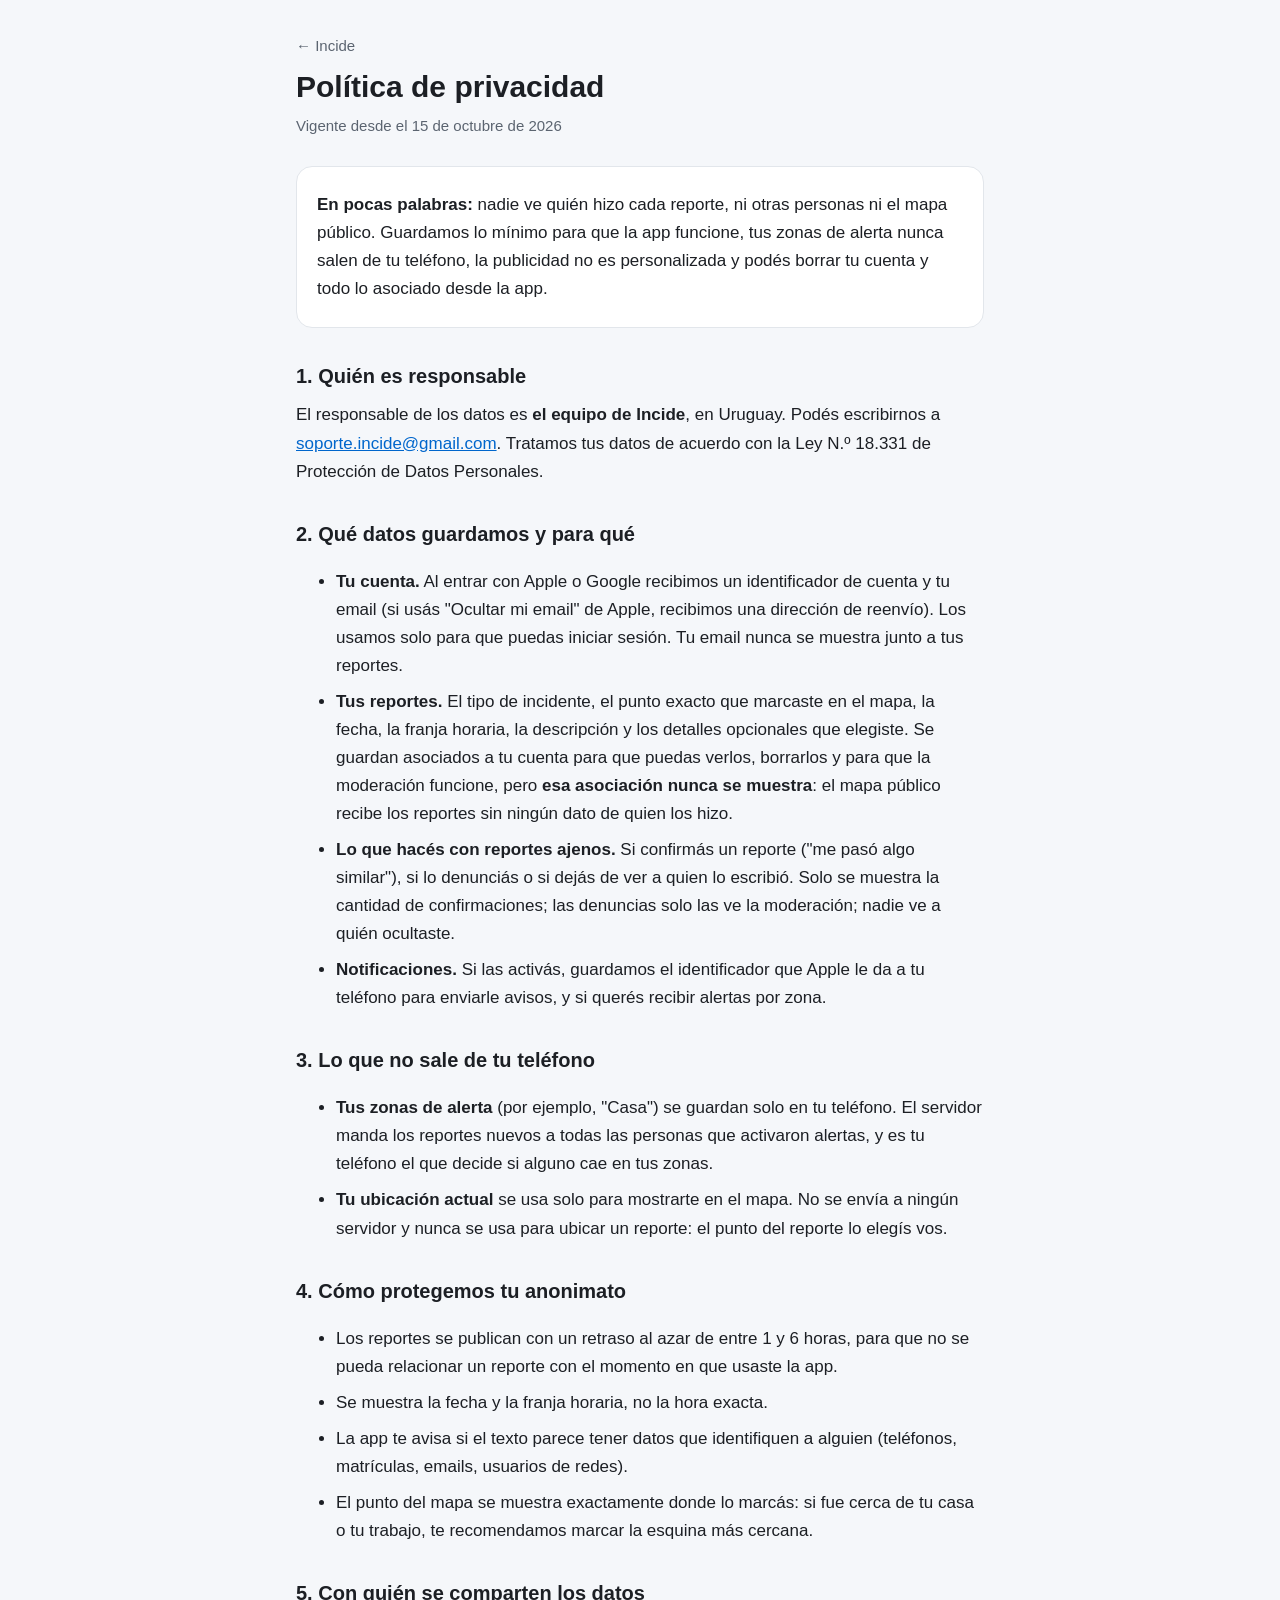
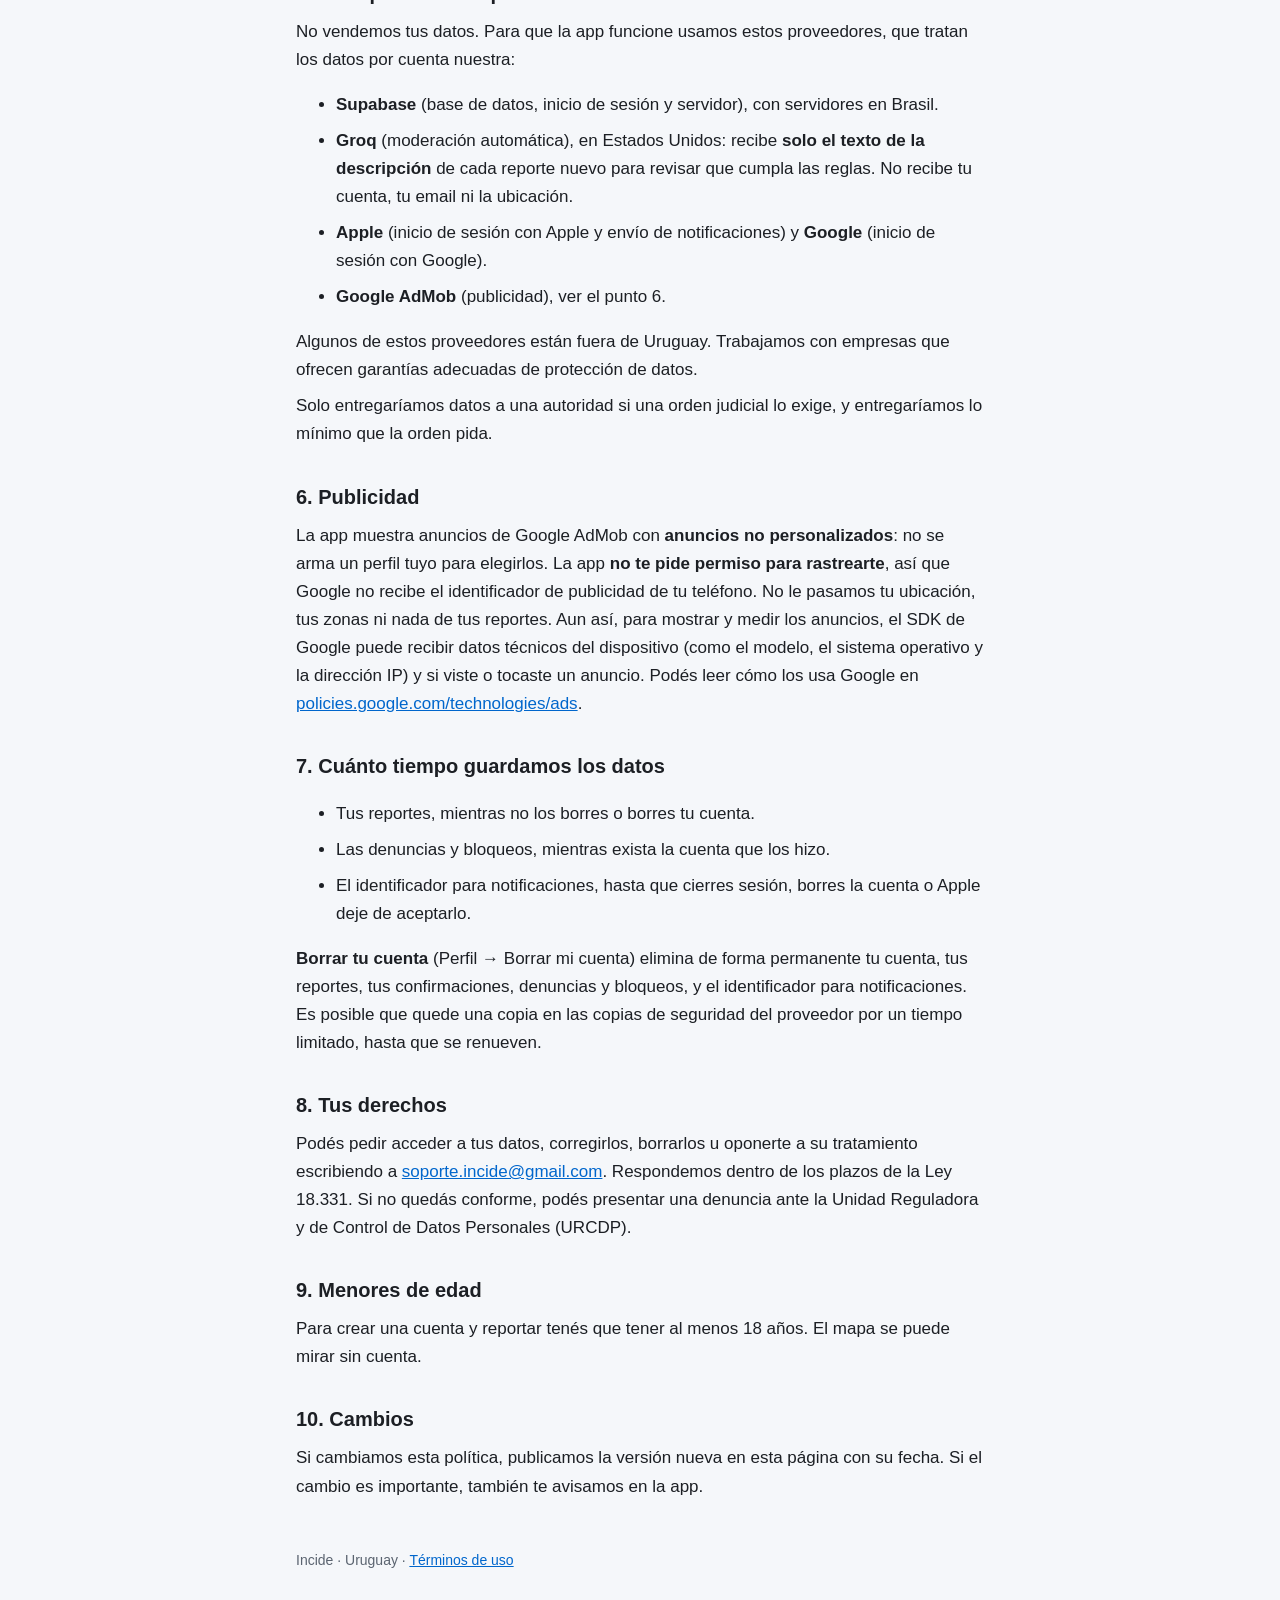
==== privacidad.html @ 4ef8f98d "Páginas de soporte, privacidad y términos" ====
<!doctype html>
<html lang="es-UY">
<head>
  <meta charset="utf-8">
  <meta name="viewport" content="width=device-width, initial-scale=1">
  <title>Incide · Política de privacidad</title>
  <link rel="stylesheet" href="estilo.css">
</head>
<body>
<main>
  <header>
    <a href="index.html">← Incide</a>
    <h1>Política de privacidad</h1>
    <p class="fecha">Vigente desde el 15 de octubre de 2026</p>
  </header>

  <div class="tarjeta">
    <p><strong>En pocas palabras:</strong> nadie ve quién hizo cada reporte, ni otras personas ni el mapa público. Guardamos lo mínimo para que la app funcione, tus zonas de alerta nunca salen de tu teléfono, la publicidad no es personalizada y podés borrar tu cuenta y todo lo asociado desde la app.</p>
  </div>

  <h2>1. Quién es responsable</h2>
  <p>El responsable de los datos es <strong>el equipo de Incide</strong>, en Uruguay. Podés escribirnos a <a href="mailto:soporte.incide@gmail.com">soporte.incide@gmail.com</a>. Tratamos tus datos de acuerdo con la Ley N.º 18.331 de Protección de Datos Personales.</p>

  <h2>2. Qué datos guardamos y para qué</h2>
  <ul>
    <li><strong>Tu cuenta.</strong> Al entrar con Apple o Google recibimos un identificador de cuenta y tu email (si usás "Ocultar mi email" de Apple, recibimos una dirección de reenvío). Los usamos solo para que puedas iniciar sesión. Tu email nunca se muestra junto a tus reportes.</li>
    <li><strong>Tus reportes.</strong> El tipo de incidente, el punto exacto que marcaste en el mapa, la fecha, la franja horaria, la descripción y los detalles opcionales que elegiste. Se guardan asociados a tu cuenta para que puedas verlos, borrarlos y para que la moderación funcione, pero <strong>esa asociación nunca se muestra</strong>: el mapa público recibe los reportes sin ningún dato de quien los hizo.</li>
    <li><strong>Lo que hacés con reportes ajenos.</strong> Si confirmás un reporte ("me pasó algo similar"), si lo denunciás o si dejás de ver a quien lo escribió. Solo se muestra la cantidad de confirmaciones; las denuncias solo las ve la moderación; nadie ve a quién ocultaste.</li>
    <li><strong>Notificaciones.</strong> Si las activás, guardamos el identificador que Apple le da a tu teléfono para enviarle avisos, y si querés recibir alertas por zona.</li>
  </ul>

  <h2>3. Lo que no sale de tu teléfono</h2>
  <ul>
    <li><strong>Tus zonas de alerta</strong> (por ejemplo, "Casa") se guardan solo en tu teléfono. El servidor manda los reportes nuevos a todas las personas que activaron alertas, y es tu teléfono el que decide si alguno cae en tus zonas.</li>
    <li><strong>Tu ubicación actual</strong> se usa solo para mostrarte en el mapa. No se envía a ningún servidor y nunca se usa para ubicar un reporte: el punto del reporte lo elegís vos.</li>
  </ul>

  <h2>4. Cómo protegemos tu anonimato</h2>
  <ul>
    <li>Los reportes se publican con un retraso al azar de entre 1 y 6 horas, para que no se pueda relacionar un reporte con el momento en que usaste la app.</li>
    <li>Se muestra la fecha y la franja horaria, no la hora exacta.</li>
    <li>La app te avisa si el texto parece tener datos que identifiquen a alguien (teléfonos, matrículas, emails, usuarios de redes).</li>
    <li>El punto del mapa se muestra exactamente donde lo marcás: si fue cerca de tu casa o tu trabajo, te recomendamos marcar la esquina más cercana.</li>
  </ul>

  <h2>5. Con quién se comparten los datos</h2>
  <p>No vendemos tus datos. Para que la app funcione usamos estos proveedores, que tratan los datos por cuenta nuestra:</p>
  <ul>
    <li><strong>Supabase</strong> (base de datos, inicio de sesión y servidor), con servidores en Brasil.</li>
    <li><strong>Groq</strong> (moderación automática), en Estados Unidos: recibe <strong>solo el texto de la descripción</strong> de cada reporte nuevo para revisar que cumpla las reglas. No recibe tu cuenta, tu email ni la ubicación.</li>
    <li><strong>Apple</strong> (inicio de sesión con Apple y envío de notificaciones) y <strong>Google</strong> (inicio de sesión con Google).</li>
    <li><strong>Google AdMob</strong> (publicidad), ver el punto 6.</li>
  </ul>
  <p>Algunos de estos proveedores están fuera de Uruguay. Trabajamos con empresas que ofrecen garantías adecuadas de protección de datos.</p>
  <p>Solo entregaríamos datos a una autoridad si una orden judicial lo exige, y entregaríamos lo mínimo que la orden pida.</p>

  <h2>6. Publicidad</h2>
  <p>La app muestra anuncios de Google AdMob con <strong>anuncios no personalizados</strong>: no se arma un perfil tuyo para elegirlos. La app <strong>no te pide permiso para rastrearte</strong>, así que Google no recibe el identificador de publicidad de tu teléfono. No le pasamos tu ubicación, tus zonas ni nada de tus reportes. Aun así, para mostrar y medir los anuncios, el SDK de Google puede recibir datos técnicos del dispositivo (como el modelo, el sistema operativo y la dirección IP) y si viste o tocaste un anuncio. Podés leer cómo los usa Google en <a href="https://policies.google.com/technologies/ads?hl=es">policies.google.com/technologies/ads</a>.</p>

  <h2>7. Cuánto tiempo guardamos los datos</h2>
  <ul>
    <li>Tus reportes, mientras no los borres o borres tu cuenta.</li>
    <li>Las denuncias y bloqueos, mientras exista la cuenta que los hizo.</li>
    <li>El identificador para notificaciones, hasta que cierres sesión, borres la cuenta o Apple deje de aceptarlo.</li>
  </ul>
  <p><strong>Borrar tu cuenta</strong> (Perfil → Borrar mi cuenta) elimina de forma permanente tu cuenta, tus reportes, tus confirmaciones, denuncias y bloqueos, y el identificador para notificaciones. Es posible que quede una copia en las copias de seguridad del proveedor por un tiempo limitado, hasta que se renueven.</p>

  <h2>8. Tus derechos</h2>
  <p>Podés pedir acceder a tus datos, corregirlos, borrarlos u oponerte a su tratamiento escribiendo a <a href="mailto:soporte.incide@gmail.com">soporte.incide@gmail.com</a>. Respondemos dentro de los plazos de la Ley 18.331. Si no quedás conforme, podés presentar una denuncia ante la Unidad Reguladora y de Control de Datos Personales (URCDP).</p>

  <h2>9. Menores de edad</h2>
  <p>Para crear una cuenta y reportar tenés que tener al menos 18 años. El mapa se puede mirar sin cuenta.</p>

  <h2>10. Cambios</h2>
  <p>Si cambiamos esta política, publicamos la versión nueva en esta página con su fecha. Si el cambio es importante, también te avisamos en la app.</p>

  <footer>Incide · Uruguay · <a href="terminos.html">Términos de uso</a></footer>
</main>
</body>
</html>
---- estilo.css ----
:root {
  --fondo: #f5f7fa;
  --texto: #1c1f24;
  --suave: #5b6470;
  --acento: #0066cc;
  --tarjeta: #ffffff;
  --borde: #e2e6eb;
}

@media (prefers-color-scheme: dark) {
  :root {
    --fondo: #111317;
    --texto: #eceff3;
    --suave: #a4acb6;
    --acento: #4da3ff;
    --tarjeta: #1a1d22;
    --borde: #2b3038;
  }
}

* { box-sizing: border-box; }

body {
  margin: 0;
  background: var(--fondo);
  color: var(--texto);
  font: 17px/1.65 -apple-system, BlinkMacSystemFont, "Segoe UI", Roboto, sans-serif;
}

main {
  max-width: 720px;
  margin: 0 auto;
  padding: 32px 16px 64px;
}

header { margin-bottom: 28px; }
header a { color: var(--suave); text-decoration: none; font-size: 15px; }

h1 { font-size: 30px; line-height: 1.25; margin: 8px 0 4px; }
h2 { font-size: 20px; margin: 32px 0 8px; }
p, li { margin: 8px 0; }
a { color: var(--acento); }
.fecha { color: var(--suave); font-size: 15px; }

.tarjeta {
  background: var(--tarjeta);
  border: 1px solid var(--borde);
  border-radius: 16px;
  padding: 16px 20px;
  margin: 16px 0;
}

nav.paginas { display: flex; flex-wrap: wrap; gap: 12px; margin-top: 16px; }
nav.paginas a {
  background: var(--tarjeta);
  border: 1px solid var(--borde);
  border-radius: 999px;
  padding: 8px 16px;
  text-decoration: none;
}

footer { margin-top: 48px; color: var(--suave); font-size: 14px; }
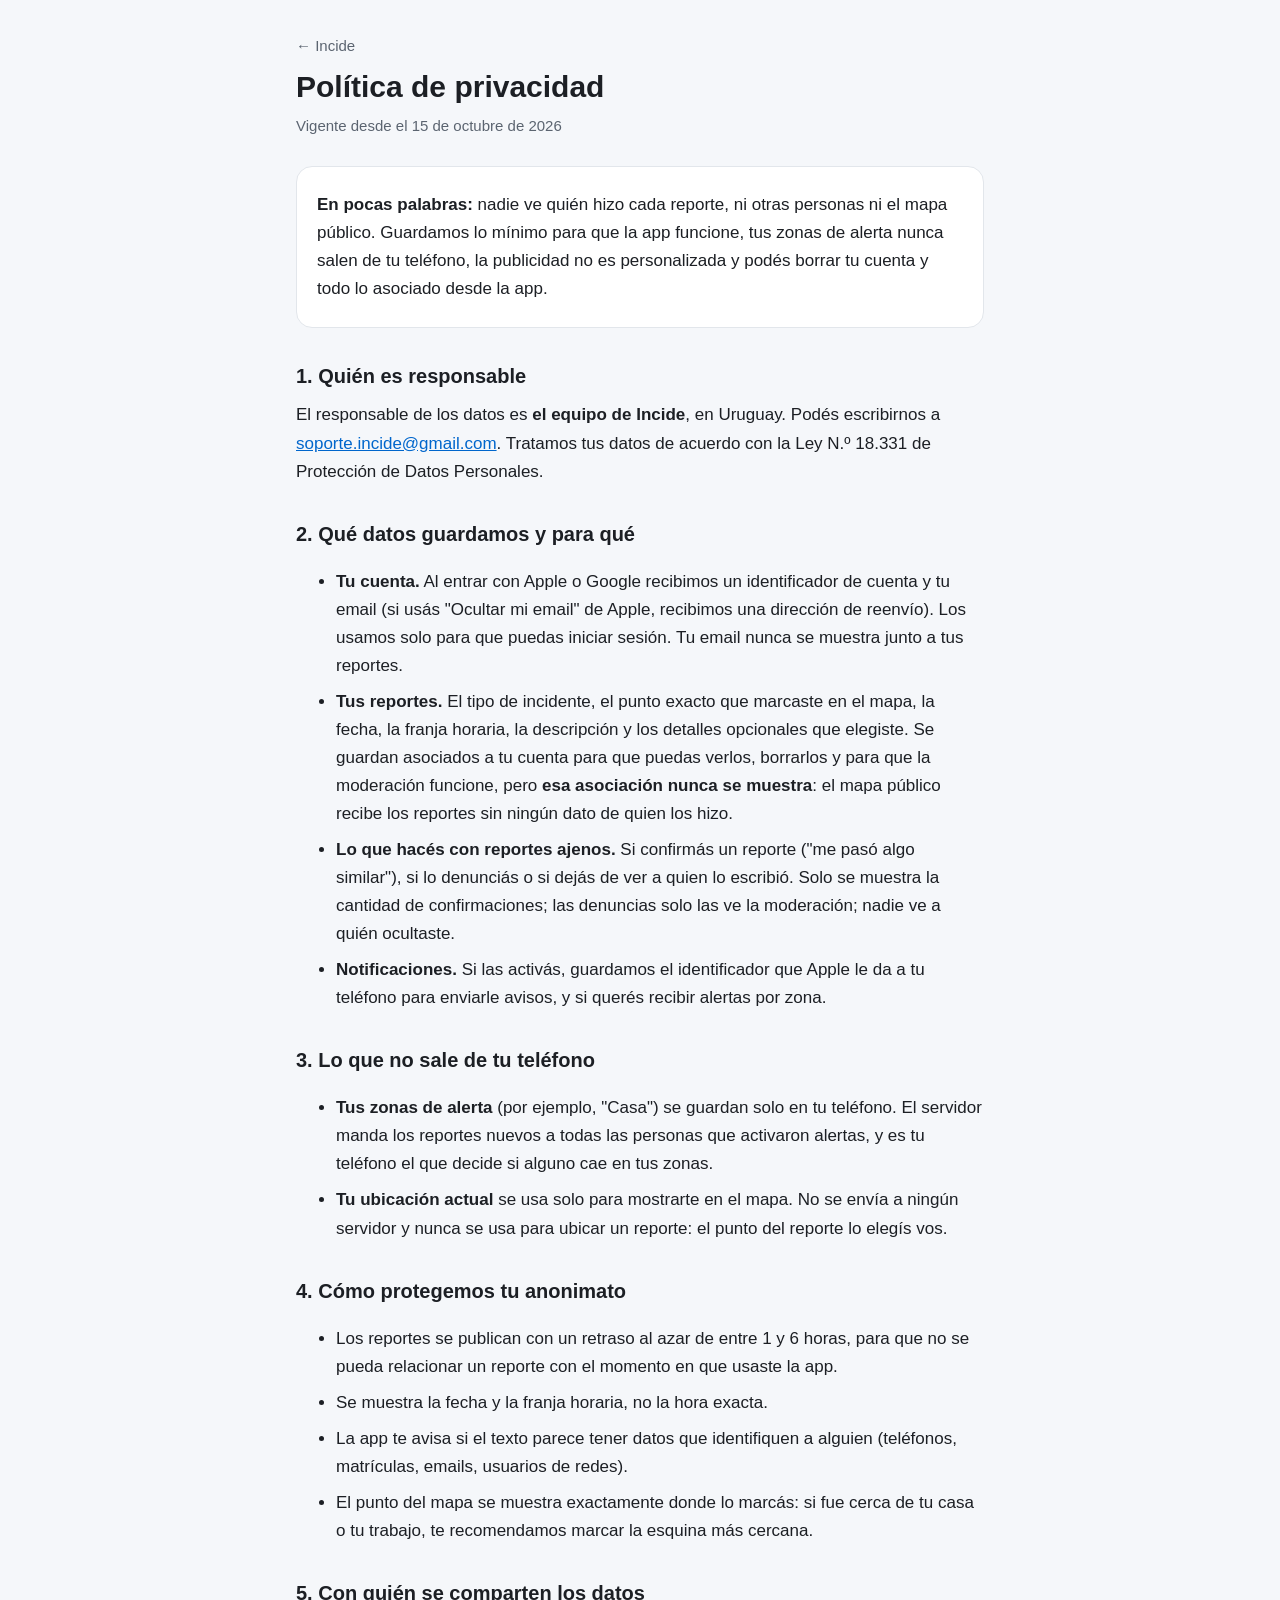
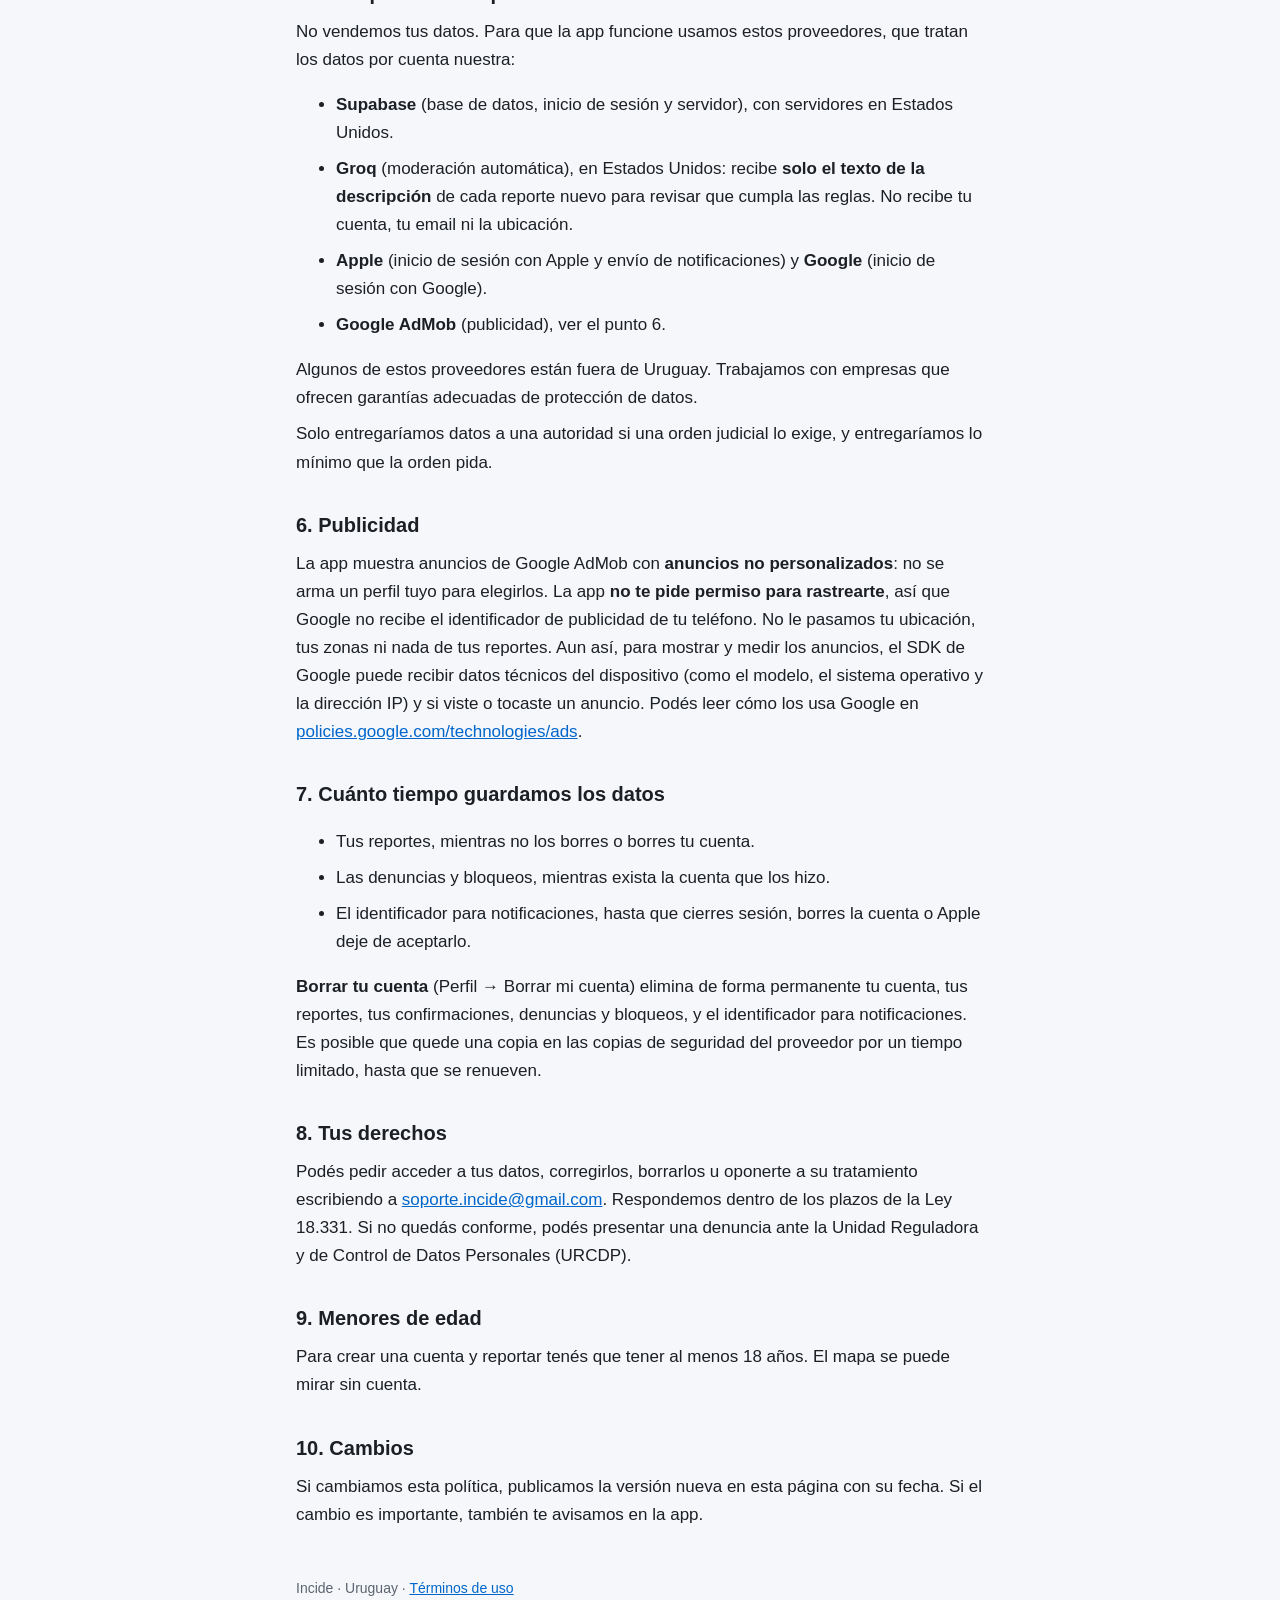
==== commit 66684323: "Privacidad: los servidores de Supabase están en Estados Unidos" ====
--- a/privacidad.html
+++ b/privacidad.html
@@ -46,7 +46,7 @@
   <h2>5. Con quién se comparten los datos</h2>
   <p>No vendemos tus datos. Para que la app funcione usamos estos proveedores, que tratan los datos por cuenta nuestra:</p>
   <ul>
-    <li><strong>Supabase</strong> (base de datos, inicio de sesión y servidor), con servidores en Brasil.</li>
+    <li><strong>Supabase</strong> (base de datos, inicio de sesión y servidor), con servidores en Estados Unidos.</li>
     <li><strong>Groq</strong> (moderación automática), en Estados Unidos: recibe <strong>solo el texto de la descripción</strong> de cada reporte nuevo para revisar que cumpla las reglas. No recibe tu cuenta, tu email ni la ubicación.</li>
     <li><strong>Apple</strong> (inicio de sesión con Apple y envío de notificaciones) y <strong>Google</strong> (inicio de sesión con Google).</li>
     <li><strong>Google AdMob</strong> (publicidad), ver el punto 6.</li>
